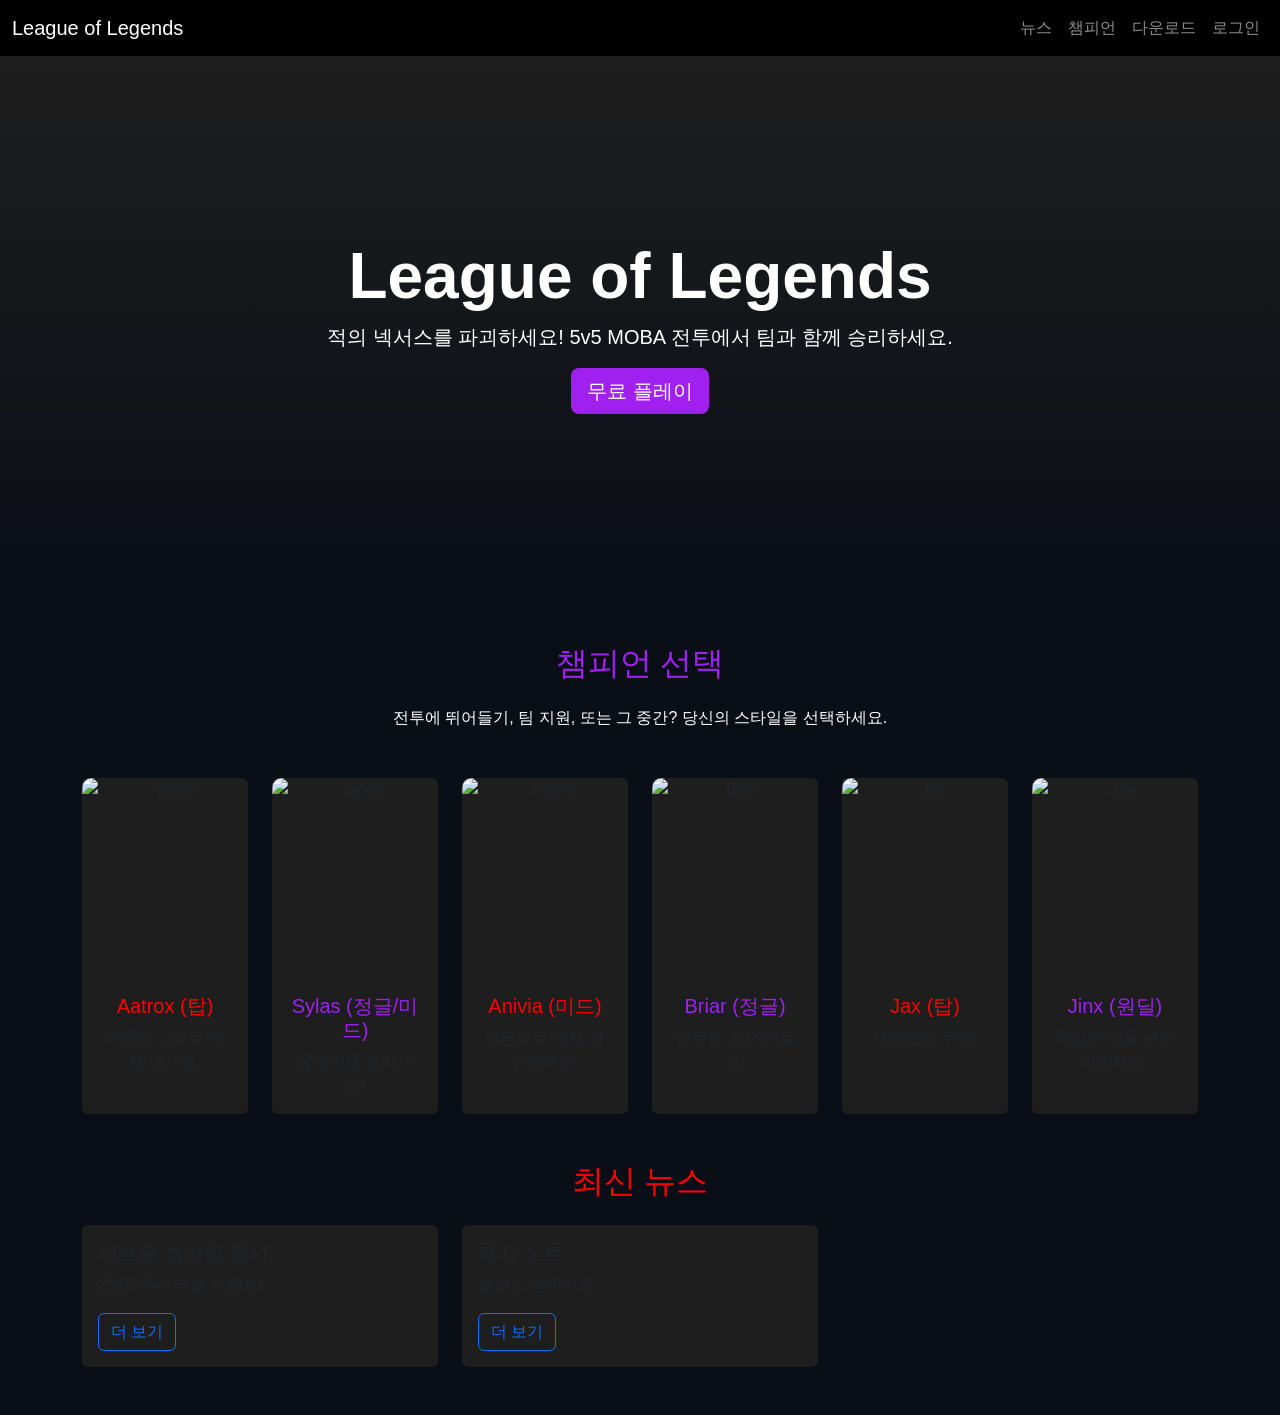
==== src/main/resources/META-INF/resources/index.html @ de7d394b "2주차 수업 업로드 테스트" ====
<!DOCTYPE html>
<html lang="ko">
<head>
    <meta charset="UTF-8">
    <meta name="viewport" content="width=device-width, initial-scale=1.0">
    <title>League of Legends - 메인 페이지</title>
    <!-- Bootstrap 5 CDN -->
    <link href="https://cdn.jsdelivr.net/npm/bootstrap@5.3.0/dist/css/bootstrap.min.css" rel="stylesheet">
    <script src="https://cdn.jsdelivr.net/npm/bootstrap@5.3.0/dist/js/bootstrap.bundle.min.js"></script>
    <!-- 커스텀 스타일 (LOL 테마 + 챔피언 호버 효과) -->
    <style>
        body { background-color: #0a0e17; color: #fff; font-family: 'Arial', sans-serif; }
        .navbar { background-color: #000; }
        .hero { background: linear-gradient(to bottom, #1e1e1e, #0a0e17); min-height: 60vh; }
        .accent-purple { color: #a020f0; }
        .accent-red { color: #ff0000; }
        .card { background-color: #1e1e1e; border: none; transition: transform 0.3s, box-shadow 0.3s; }
        .card:hover { transform: scale(1.05); box-shadow: 0 10px 20px rgba(160, 32, 240, 0.5); }
        .card-img-top { height: 200px; object-fit: cover; border-radius: 10px 10px 0 0; }
        .btn-primary { background-color: #a020f0; border: none; }
        .btn-primary:hover { background-color: #800080; }
    </style>
</head>
<body>

    <!-- 헤더 (Navbar) -->
    <nav class="navbar navbar-expand-lg navbar-dark">
        <div class="container-fluid">
            <a class="navbar-brand" href="#">League of Legends</a>
            <button class="navbar-toggler" type="button" data-bs-toggle="collapse" data-bs-target="#navbarNav" aria-controls="navbarNav" aria-expanded="false" aria-label="Toggle navigation">
                <span class="navbar-toggler-icon"></span>
            </button>
            <div class="collapse navbar-collapse" id="navbarNav">
                <ul class="navbar-nav ms-auto">
                    <li class="nav-item"><a class="nav-link" href="#">뉴스</a></li>
                    <li class="nav-item"><a class="nav-link" href="#">챔피언</a></li>
                    <li class="nav-item"><a class="nav-link" href="#">다운로드</a></li>
                    <li class="nav-item"><a class="nav-link" href="#">로그인</a></li>
                </ul>
            </div>
        </div>
    </nav>

    <!-- 히어로 배너 (Hero Banner) -->
    <section class="hero d-flex align-items-center justify-content-center text-center py-5">
        <div class="container">
            <h1 class="display-3 fw-bold">League of Legends</h1>
            <p class="lead">적의 넥서스를 파괴하세요! 5v5 MOBA 전투에서 팀과 함께 승리하세요.</p>
            <a href="#" class="btn btn-primary btn-lg">무료 플레이</a>
        </div>
    </section>

<!-- 챔피언 선택 섹션 (작은 썸네일 PNG로 업데이트!) -->
    <section class="container my-5">
        <h2 class="text-center mb-4 accent-purple">챔피언 선택</h2>
        <p class="text-center mb-5">전투에 뛰어들기, 팀 지원, 또는 그 중간? 당신의 스타일을 선택하세요.</p>
        <div class="row g-4">
            <!-- Aatrox -->
            <div class="col-md-6 col-lg-4 col-xl-2">
                <div class="card text-center h-100">
                    <img src="https://ddragon.leagueoflegends.com/cdn/15.24.1/img/champion/Aatrox.png" class="card-img-top" alt="Aatrox" loading="lazy">
                    <div class="card-body">
                        <h5 class="card-title accent-red">Aatrox (탑)</h5>
                        <p class="card-text">어둠의 검으로 적을 베세요.</p>
                    </div>
                </div>
            </div>
            <!-- Sylas -->
            <div class="col-md-6 col-lg-4 col-xl-2">
                <div class="card text-center h-100">
                    <img src="https://ddragon.leagueoflegends.com/cdn/15.24.1/img/champion/Sylas.png" class="card-img-top" alt="Sylas" loading="lazy">
                    <div class="card-body">
                        <h5 class="card-title accent-purple">Sylas (정글/미드)</h5>
                        <p class="card-text">궁극기를 훔치세요!</p>
                    </div>
                </div>
            </div>
            <!-- Anivia -->
            <div class="col-md-6 col-lg-4 col-xl-2">
                <div class="card text-center h-100">
                    <img src="https://ddragon.leagueoflegends.com/cdn/15.24.1/img/champion/Anivia.png" class="card-img-top" alt="Anivia" loading="lazy">
                    <div class="card-body">
                        <h5 class="card-title accent-red">Anivia (미드)</h5>
                        <p class="card-text">얼음으로 적을 봉인하세요.</p>
                    </div>
                </div>
            </div>
            <!-- Briar -->
            <div class="col-md-6 col-lg-4 col-xl-2">
                <div class="card text-center h-100">
                    <img src="https://ddragon.leagueoflegends.com/cdn/15.24.1/img/champion/Briar.png" class="card-img-top" alt="Briar" loading="lazy">
                    <div class="card-body">
                        <h5 class="card-title accent-purple">Briar (정글)</h5>
                        <p class="card-text">광폭한 힘으로 돌진!</p>
                    </div>
                </div>
            </div>
            <!-- Jax -->
            <div class="col-md-6 col-lg-4 col-xl-2">
                <div class="card text-center h-100">
                    <img src="https://ddragon.leagueoflegends.com/cdn/15.24.1/img/champion/Jax.png" class="card-img-top" alt="Jax" loading="lazy">
                    <div class="card-body">
                        <h5 class="card-title accent-red">Jax (탑)</h5>
                        <p class="card-text">대장간의 주인!</p>
                    </div>
                </div>
            </div>
            <!-- Jinx -->
            <div class="col-md-6 col-lg-4 col-xl-2">
                <div class="card text-center h-100">
                    <img src="https://ddragon.leagueoflegends.com/cdn/15.24.1/img/champion/Jinx.png" class="card-img-top" alt="Jinx" loading="lazy">
                    <div class="card-body">
                        <h5 class="card-title accent-purple">Jinx (원딜)</h5>
                        <p class="card-text">폭발로 적을 날려버리세요.</p>
                    </div>
                </div>
            </div>
        </div>
    </section>

    <!-- 뉴스 섹션 (기존 유지) -->
    <section class="container my-5">
        <h2 class="text-center mb-4 accent-red">최신 뉴스</h2>
        <div class="row g-4">
            <div class="col-md-6 col-lg-4">
                <div class="card">
                    <div class="card-body">
                        <h5 class="card-title">새로운 챔피언 출시</h5>
                        <p class="card-text">2026 루나 레벨 이벤트!</p>
                        <a href="#" class="btn btn-outline-primary">더 보기</a>
                    </div>
                </div>
            </div>
            <div class="col-md-6 col-lg-4">
                <div class="card">
                    <div class="card-body">
                        <h5 class="card-title">패치 노트</h5>
                        <p class="card-text">밸런스 업데이트.</p>
                        <a href="#" class="btn btn-outline-primary">더 보기</a>
                    </div>
                </div>
            </div>
        </div>
    </section>
    
</body>
</html>
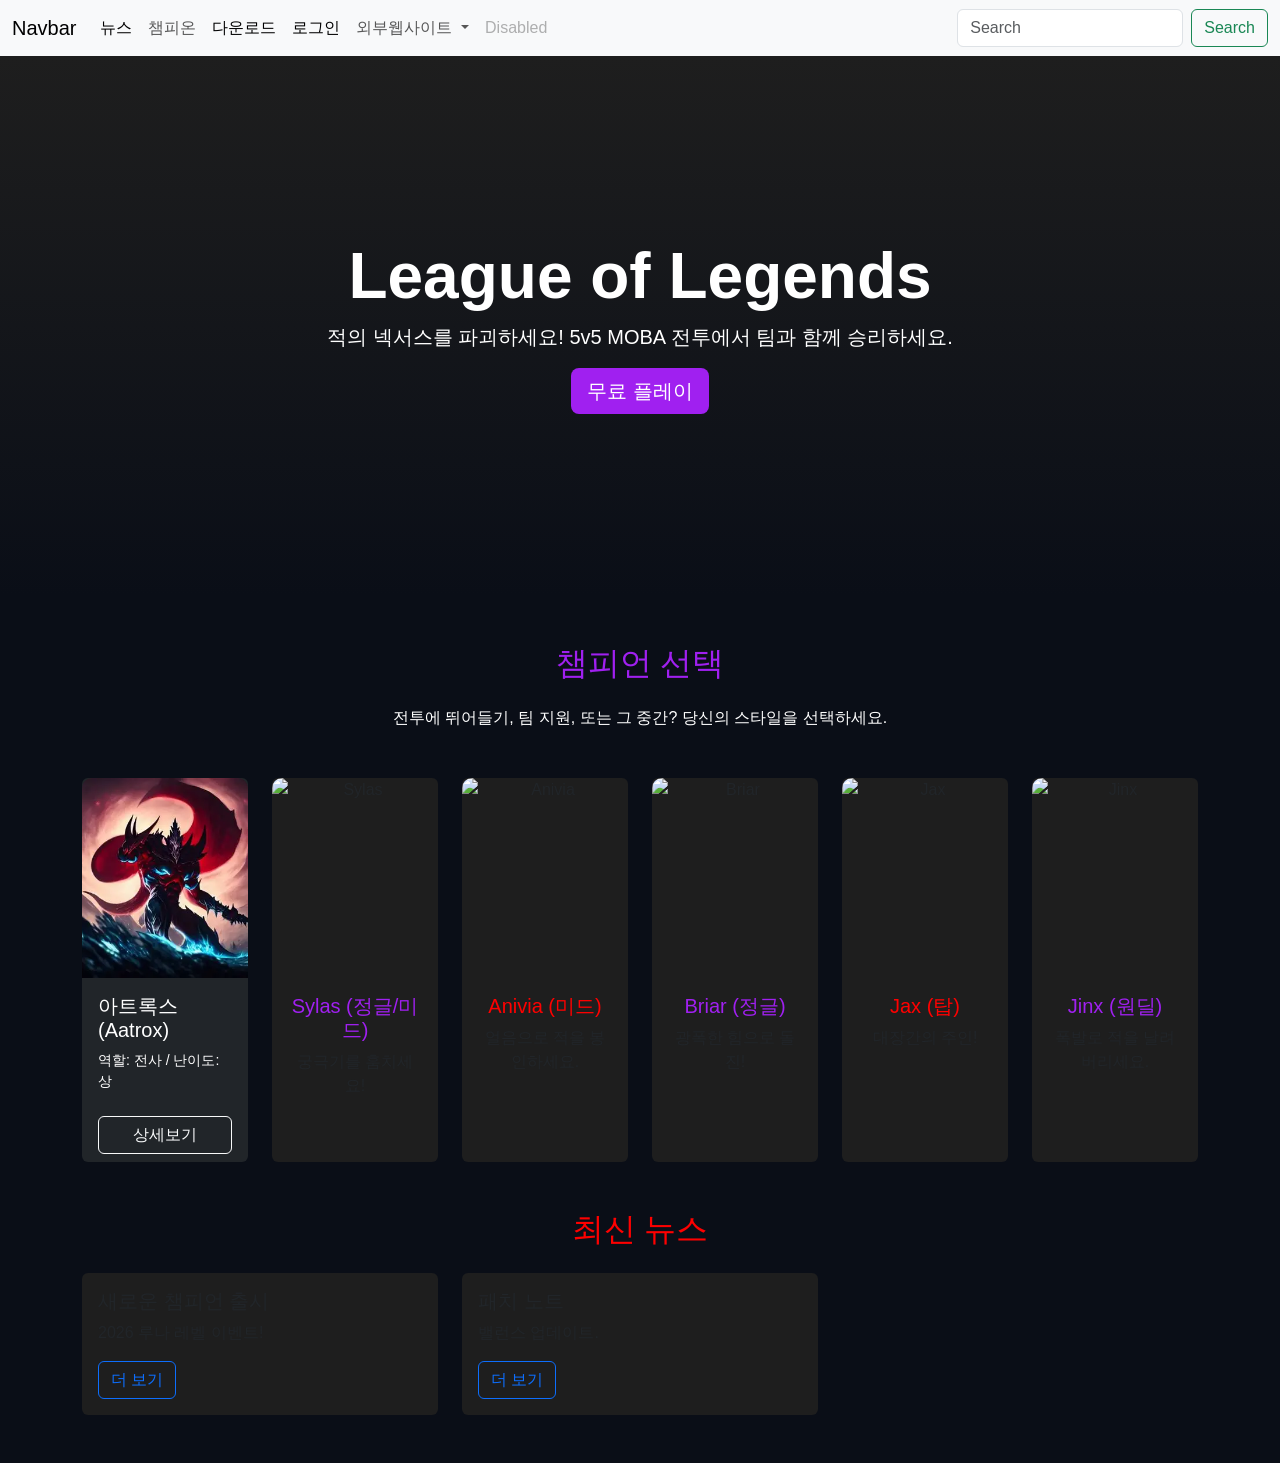
==== commit ef21b254: "3주차 수업 업로드" ====
--- a/src/main/resources/META-INF/resources/index.html
+++ b/src/main/resources/META-INF/resources/index.html
@@ -24,9 +24,9 @@
 <body>
 
     <!-- 헤더 (Navbar) -->
-    <nav class="navbar navbar-expand-lg navbar-dark">
+    <!-- <nav class="navbar navbar-expand-lg navbar-dark">
         <div class="container-fluid">
-            <a class="navbar-brand" href="#">League of Legends</a>
+            <a class="navbar-brand" href="http://localhost:8080/index.html">League of Legends</a>
             <button class="navbar-toggler" type="button" data-bs-toggle="collapse" data-bs-target="#navbarNav" aria-controls="navbarNav" aria-expanded="false" aria-label="Toggle navigation">
                 <span class="navbar-toggler-icon"></span>
             </button>
@@ -36,9 +36,53 @@
                     <li class="nav-item"><a class="nav-link" href="#">챔피언</a></li>
                     <li class="nav-item"><a class="nav-link" href="#">다운로드</a></li>
                     <li class="nav-item"><a class="nav-link" href="#">로그인</a></li>
+                    <li class="nav-item"><a class="nav-link" href="https://www.leagueoflegends.com/ko-kr/" target="_blank">외부웹사이트</a></li>
                 </ul>
             </div>
         </div>
+    </nav> -->
+    
+        <nav class="navbar navbar-expand-lg bg-body-tertiary">
+    <div class="container-fluid">
+    <a class="navbar-brand" href="#">Navbar</a>
+    <button class="navbar-toggler" type="button" data-bs-toggle="collapse" data-bs-target="#navbarSupportedContent" aria-controls="navbarSupportedContent" aria-expanded="false" aria-label="Toggle navigation">
+        <span class="navbar-toggler-icon"></span>
+    </button>
+    <div class="collapse navbar-collapse" id="navbarSupportedContent">
+        <ul class="navbar-nav me-auto mb-2 mb-lg-0">
+        <li class="nav-item">
+            <a class="nav-link active" aria-current="page" href="#">뉴스</a>
+        </li>
+        <li class="nav-item">
+            <a class="nav-link" href="#">챔피온</a>
+        </li>
+        <li class="nav-item">
+            <a class="nav-link active" aria-current="page" href="#">다운로드</a>
+        </li>
+        <li class="nav-item">
+            <a class="nav-link active" aria-current="page" href="#">로그인</a>
+        </li>
+        <li class="nav-item dropdown">
+            <a class="nav-link dropdown-toggle" href="#" role="button" data-bs-toggle="dropdown" aria-expanded="false">
+            외부웹사이트
+            </a>
+            <ul class="dropdown-menu">
+            <li><a class="dropdown-item" href="https://www.leagueoflegends.com/ko-kr/" target="_blank">LoL공식사이트</a></li>
+            <li><a class="dropdown-item" href="#">another actoion</a></li>
+            <li><hr class="dropdown-divider"></li>
+            <li><a class="dropdown-item" href="#">Something else here</a></li>
+            </ul>
+        </li>
+        <li class="nav-item">
+            <a class="nav-link disabled" aria-disabled="true">Disabled</a>
+        </li>
+        </ul>
+        <form class="d-flex" role="search">
+        <input class="form-control me-2" type="search" placeholder="Search" aria-label="Search" />
+        <button class="btn btn-outline-success" type="submit">Search</button>
+        </form>
+    </div>
+    </div>
     </nav>
 
     <!-- 히어로 배너 (Hero Banner) -->
@@ -56,15 +100,60 @@
         <p class="text-center mb-5">전투에 뛰어들기, 팀 지원, 또는 그 중간? 당신의 스타일을 선택하세요.</p>
         <div class="row g-4">
             <!-- Aatrox -->
-            <div class="col-md-6 col-lg-4 col-xl-2">
-                <div class="card text-center h-100">
-                    <img src="https://ddragon.leagueoflegends.com/cdn/15.24.1/img/champion/Aatrox.png" class="card-img-top" alt="Aatrox" loading="lazy">
+            <!-- <div class="col-md-6 col-lg-4 col-xl-2">
+                <div class="card text-center h-100">
+                    <img src="image/Aatrox.jpg" class="card-img-top" alt="Aatrox" loading="lazy">
                     <div class="card-body">
                         <h5 class="card-title accent-red">Aatrox (탑)</h5>
                         <p class="card-text">어둠의 검으로 적을 베세요.</p>
                     </div>
                 </div>
-            </div>
+            </div> -->
+                        <div class="col">
+            <div class="card bg-dark text-white border-secondary h-100">
+            <img src="image/Aatrox.jpg" class="card-img-top" alt="아트록스">
+            <div class="card-body">
+            <h5 class="card-title">아트록스 (Aatrox)</h5>
+            <p class="card-text small">역할: 전사 / 난이도: 상</p>
+            </div>
+            <div class="card-footer bg-transparent border-0">
+            <button class="btn btn-outline-light w-100"
+            data-bs-toggle="modal"
+            data-bs-target="#modalAatrox"
+            data-champ="Aatrox">
+            상세보기
+            </button>
+            </div>
+            </div>
+            </div>
+
+            <!--모달(iframe으로Aatrox.html 불러오기) -->
+            <div class="modal fade" id="modalAatrox" tabindex="-1" aria-labelledby="modalAatroxLabel" aria-hidden="true">
+            <div class="modal-dialog modal-xl modal-dialog-centered modal-dialog-scrollable">
+            <div class="modal-content bg-dark text-white border-secondary">
+            <!--헤더-->
+            <div class="modal-header border-secondary">
+            <h5 class="modal-title" id="modalAatroxLabel">아트록스(Aatrox) 상세정보</h5>
+            <button type="button" class="btn-close btn-close-white" data-bs-dismiss="modal" aria-label="Close"></button>
+            </div>
+            <!--바디: iframe으로내용채움-->
+            <div class="modal-body p-0" style="height: 65vh; background: #0a0e17;">
+            <iframe
+            src="modals/Aatrox.html"
+            frameborder="0"
+            style="width: 100%; height: 100%; border: none;"
+            allowfullscreen>
+            </iframe>
+            </div>
+            <!--푸터-->
+            <div class="modal-footer border-secondary">
+            <button type="button" class="btn btn-outline-light" data-bs-dismiss="modal">닫기</button>
+            </div>
+            </div>
+            </div>
+            </div>
+
+
             <!-- Sylas -->
             <div class="col-md-6 col-lg-4 col-xl-2">
                 <div class="card text-center h-100">
@@ -144,4 +233,5 @@
     </section>
     
 </body>
-</html>+</html>
+
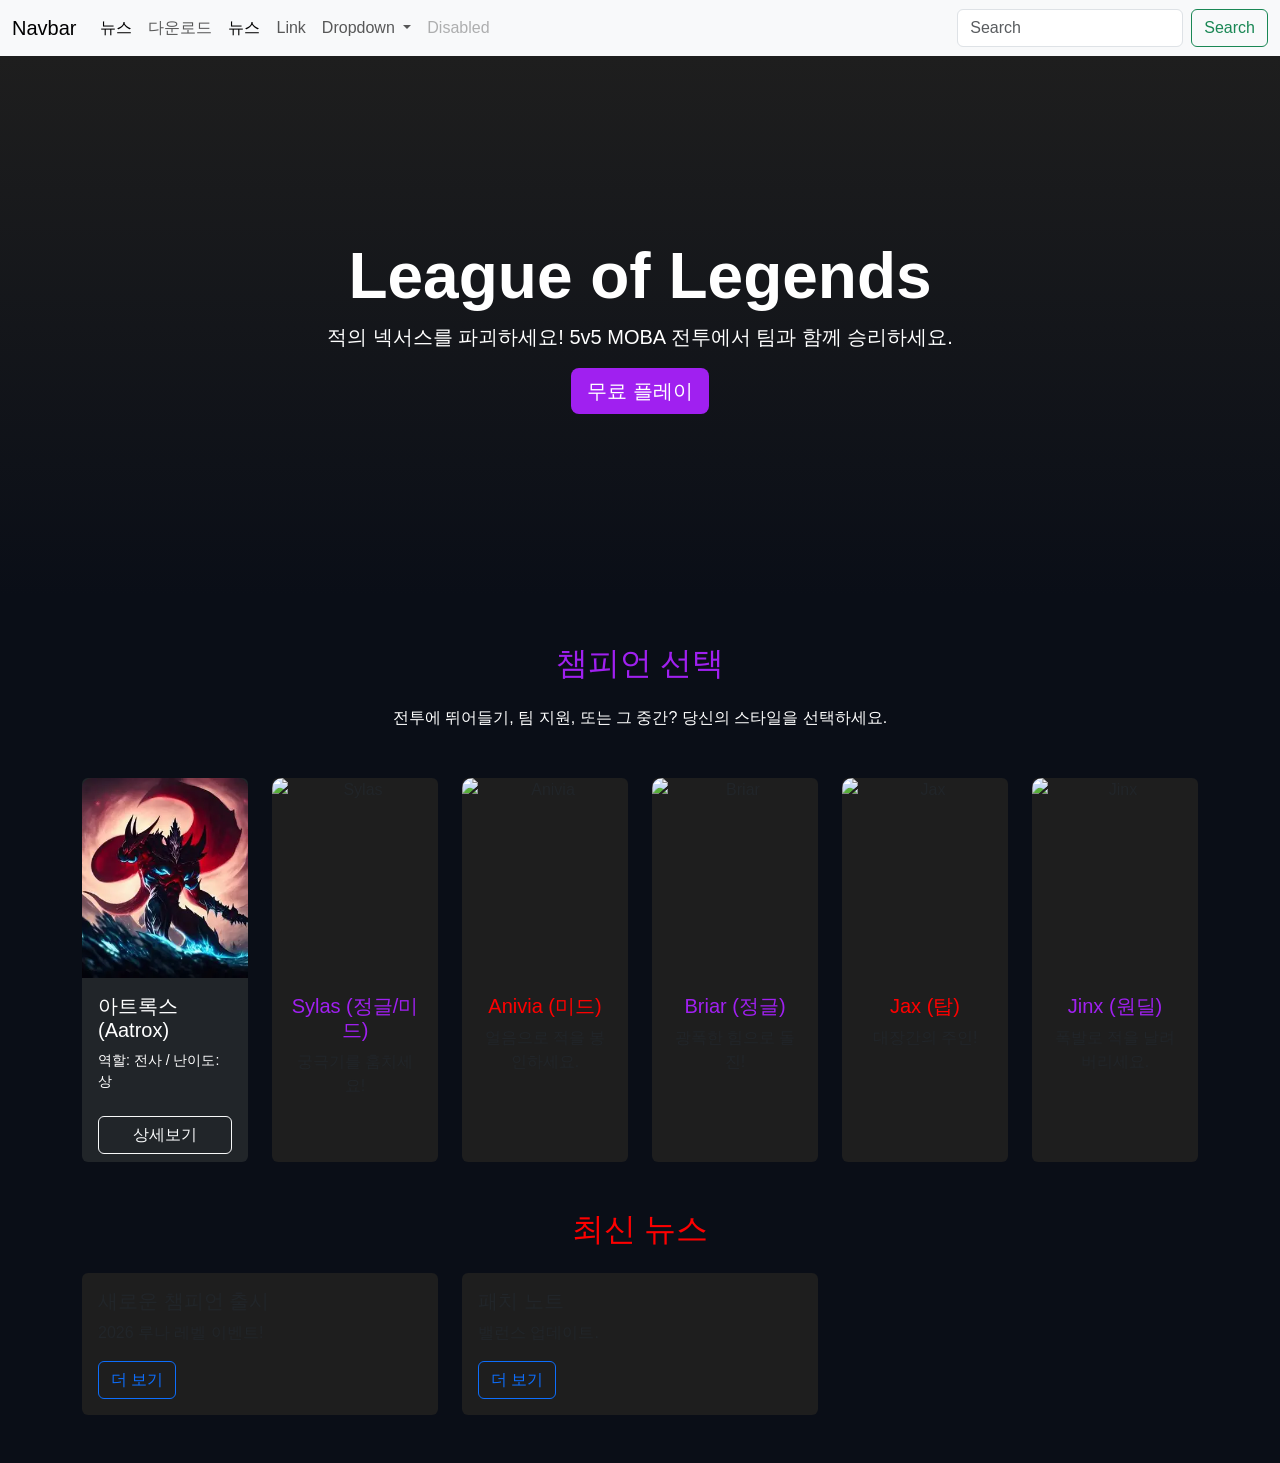
==== commit 992881d9: "4주차 수업 업로드" ====
--- a/src/main/resources/META-INF/resources/index.html
+++ b/src/main/resources/META-INF/resources/index.html
@@ -42,48 +42,50 @@
         </div>
     </nav> -->
     
-        <nav class="navbar navbar-expand-lg bg-body-tertiary">
-    <div class="container-fluid">
+       <nav class="navbar navbar-expand-lg navbar-light bg-light">
+  <div class="container-fluid">
     <a class="navbar-brand" href="#">Navbar</a>
     <button class="navbar-toggler" type="button" data-bs-toggle="collapse" data-bs-target="#navbarSupportedContent" aria-controls="navbarSupportedContent" aria-expanded="false" aria-label="Toggle navigation">
-        <span class="navbar-toggler-icon"></span>
+      <span class="navbar-toggler-icon"></span>
     </button>
     <div class="collapse navbar-collapse" id="navbarSupportedContent">
-        <ul class="navbar-nav me-auto mb-2 mb-lg-0">
-        <li class="nav-item">
-            <a class="nav-link active" aria-current="page" href="#">뉴스</a>
-        </li>
-        <li class="nav-item">
-            <a class="nav-link" href="#">챔피온</a>
-        </li>
-        <li class="nav-item">
-            <a class="nav-link active" aria-current="page" href="#">다운로드</a>
-        </li>
-        <li class="nav-item">
-            <a class="nav-link active" aria-current="page" href="#">로그인</a>
+      <ul class="navbar-nav me-auto mb-2 mb-lg-0">
+        <li class="nav-item">
+          <a class="nav-link active" aria-current="page" href="#">뉴스
+          </a>
+        </li>
+        <li class="nav-item">
+            <a class="nav-link" href="MainPage/download.html">다운로드</a>
+        </li>
+        <li class="nav-item">
+          <a class="nav-link active" aria-current="page" href="#">뉴스
+          </a>
+        </li>
+        <li class="nav-item">
+          <a class="nav-link" href="#">Link</a>
         </li>
         <li class="nav-item dropdown">
-            <a class="nav-link dropdown-toggle" href="#" role="button" data-bs-toggle="dropdown" aria-expanded="false">
-            외부웹사이트
-            </a>
-            <ul class="dropdown-menu">
-            <li><a class="dropdown-item" href="https://www.leagueoflegends.com/ko-kr/" target="_blank">LoL공식사이트</a></li>
-            <li><a class="dropdown-item" href="#">another actoion</a></li>
+          <a class="nav-link dropdown-toggle" href="#" id="navbarDropdown" role="button" data-bs-toggle="dropdown" aria-expanded="false">
+            Dropdown
+          </a>
+          <ul class="dropdown-menu" aria-labelledby="navbarDropdown">
+            <li><a class="dropdown-item" href="#">Action</a></li>
+            <li><a class="dropdown-item" href="#">Another action</a></li>
             <li><hr class="dropdown-divider"></li>
             <li><a class="dropdown-item" href="#">Something else here</a></li>
-            </ul>
-        </li>
-        <li class="nav-item">
-            <a class="nav-link disabled" aria-disabled="true">Disabled</a>
-        </li>
-        </ul>
-        <form class="d-flex" role="search">
-        <input class="form-control me-2" type="search" placeholder="Search" aria-label="Search" />
+          </ul>
+        </li>
+        <li class="nav-item">
+          <a class="nav-link disabled" href="#" tabindex="-1" aria-disabled="true">Disabled</a>
+        </li>
+      </ul>
+      <form class="d-flex">
+        <input class="form-control me-2" type="search" placeholder="Search" aria-label="Search">
         <button class="btn btn-outline-success" type="submit">Search</button>
-        </form>
+      </form>
     </div>
-    </div>
-    </nav>
+  </div>
+</nav>
 
     <!-- 히어로 배너 (Hero Banner) -->
     <section class="hero d-flex align-items-center justify-content-center text-center py-5">
@@ -109,7 +111,7 @@
                     </div>
                 </div>
             </div> -->
-                        <div class="col">
+                <div class="col">
             <div class="card bg-dark text-white border-secondary h-100">
             <img src="image/Aatrox.jpg" class="card-img-top" alt="아트록스">
             <div class="card-body">
@@ -127,15 +129,17 @@
             </div>
             </div>
 
-            <!--모달(iframe으로Aatrox.html 불러오기) -->
+
+            <!-- 모달(iframe으로Aatrox.html 불러오기) -->
             <div class="modal fade" id="modalAatrox" tabindex="-1" aria-labelledby="modalAatroxLabel" aria-hidden="true">
             <div class="modal-dialog modal-xl modal-dialog-centered modal-dialog-scrollable">
             <div class="modal-content bg-dark text-white border-secondary">
-            <!--헤더-->
+            <!-- 헤더 -->
             <div class="modal-header border-secondary">
             <h5 class="modal-title" id="modalAatroxLabel">아트록스(Aatrox) 상세정보</h5>
             <button type="button" class="btn-close btn-close-white" data-bs-dismiss="modal" aria-label="Close"></button>
             </div>
+
             <!--바디: iframe으로내용채움-->
             <div class="modal-body p-0" style="height: 65vh; background: #0a0e17;">
             <iframe
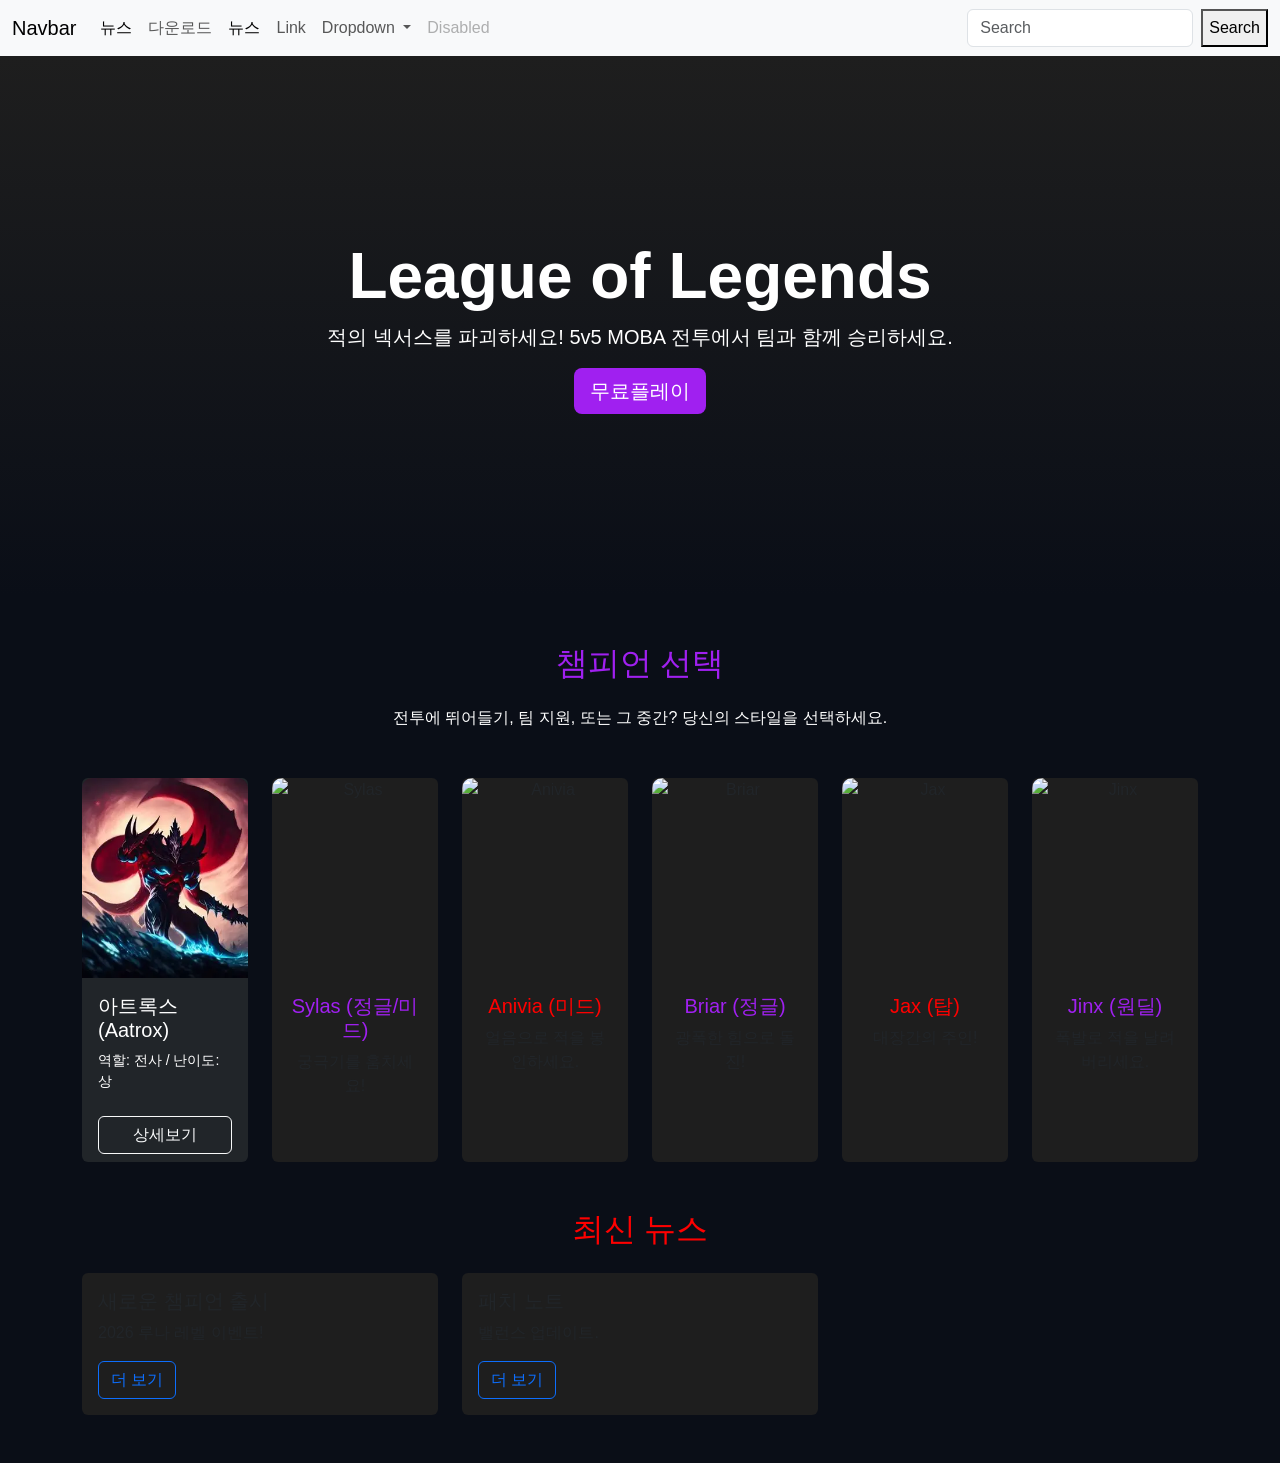
==== commit 6d5001f1: "5주차 업로드" ====
--- a/src/main/resources/META-INF/resources/index.html
+++ b/src/main/resources/META-INF/resources/index.html
@@ -6,7 +6,8 @@
     <title>League of Legends - 메인 페이지</title>
     <!-- Bootstrap 5 CDN -->
     <link href="https://cdn.jsdelivr.net/npm/bootstrap@5.3.0/dist/css/bootstrap.min.css" rel="stylesheet">
-    <script src="https://cdn.jsdelivr.net/npm/bootstrap@5.3.0/dist/js/bootstrap.bundle.min.js"></script>
+    <!-- <script src="https://cdn.jsdelivr.net/npm/bootstrap@5.3.0/dist/js/bootstrap.bundle.min.js"></script> -->
+     <script>window.onload = function() {alert("메인 페이지 로딩 완료");}</script>
     <!-- 커스텀 스타일 (LOL 테마 + 챔피언 호버 효과) -->
     <style>
         body { background-color: #0a0e17; color: #fff; font-family: 'Arial', sans-serif; }
@@ -79,9 +80,9 @@
           <a class="nav-link disabled" href="#" tabindex="-1" aria-disabled="true">Disabled</a>
         </li>
       </ul>
-      <form class="d-flex">
-        <input class="form-control me-2" type="search" placeholder="Search" aria-label="Search">
-        <button class="btn btn-outline-success" type="submit">Search</button>
+      <form class="d-flex" id="searchForm">
+            <input class="form-control me-2" type="search" placeholder="Search"aria-label="Search" id="searchInput">
+            <button class="btnbtn-outline-success" type="submit">Search</button>
       </form>
     </div>
   </div>
@@ -92,7 +93,7 @@
         <div class="container">
             <h1 class="display-3 fw-bold">League of Legends</h1>
             <p class="lead">적의 넥서스를 파괴하세요! 5v5 MOBA 전투에서 팀과 함께 승리하세요.</p>
-            <a href="#" class="btn btn-primary btn-lg">무료 플레이</a>
+            <a href="#" class="btn btn-primary btn-lg" onclick="alert('즐거운플레이되세요')">무료플레이</a>
         </div>
     </section>
 
@@ -235,7 +236,8 @@
             </div>
         </div>
     </section>
-    
+    <!-- ==== 검색 JavaScript ==== -->
+     <script src="js/search.js"></script>
 </body>
 </html>
 
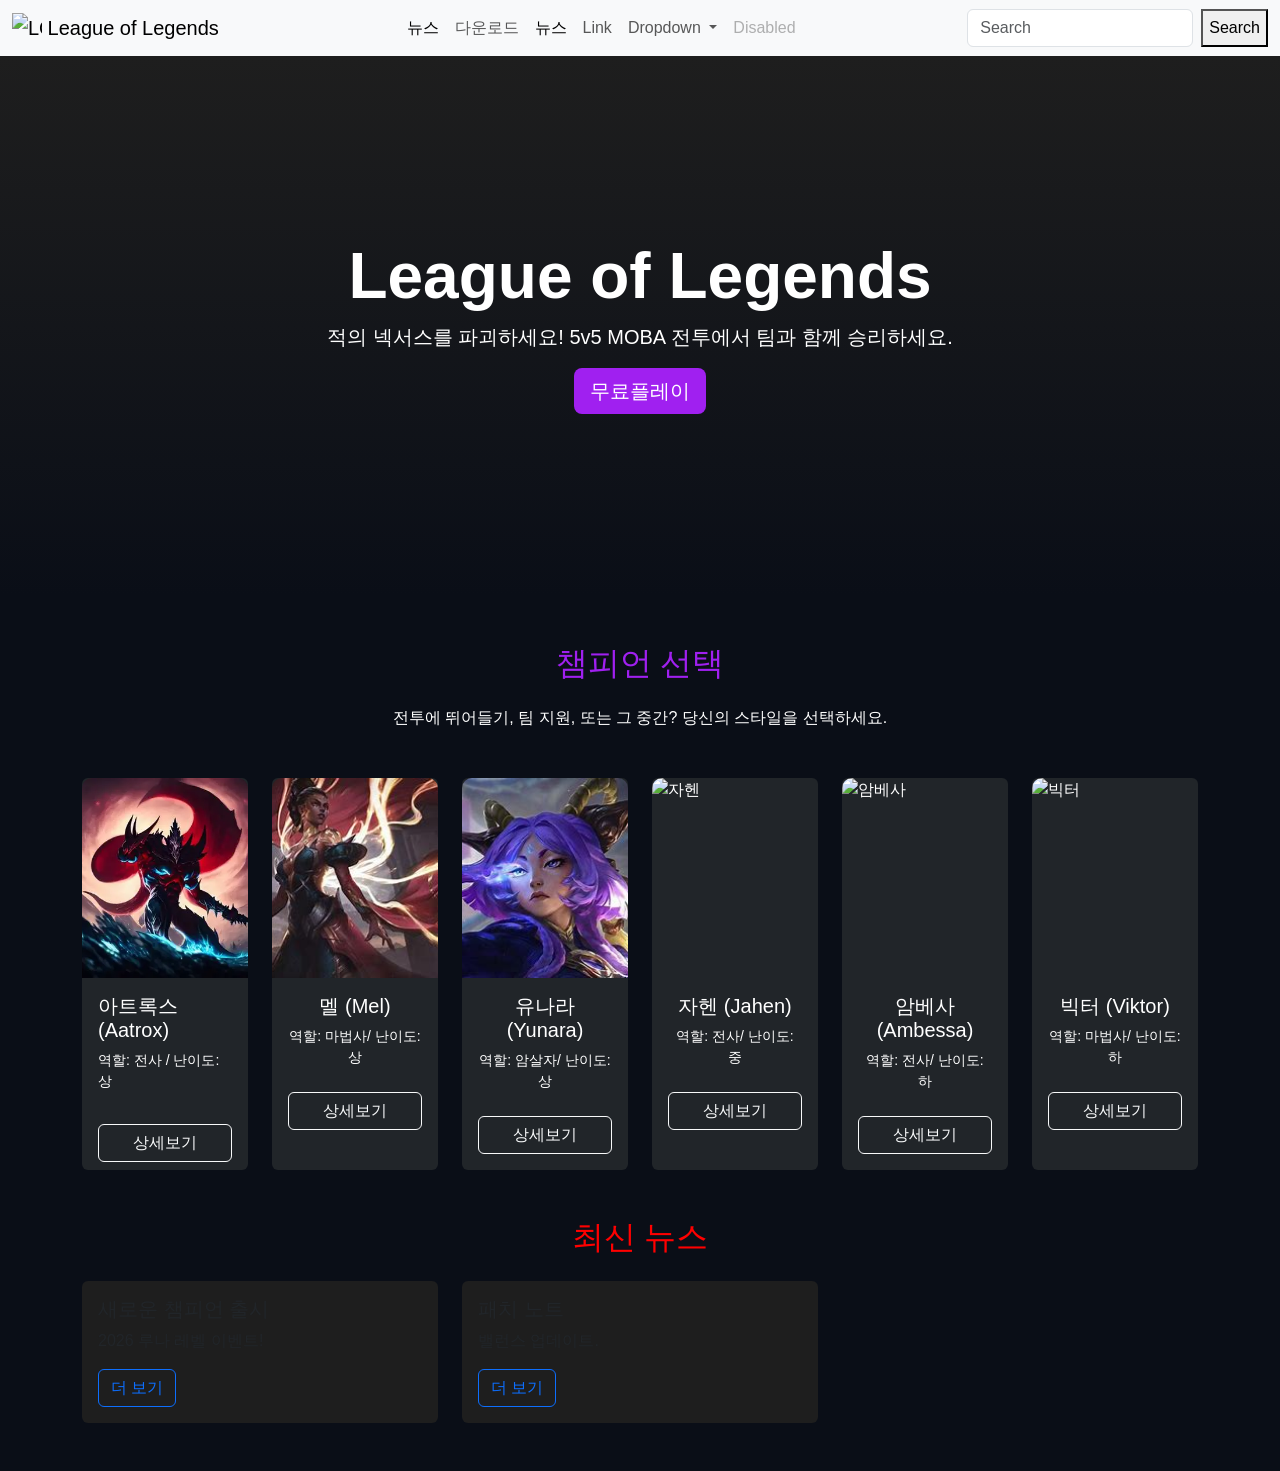
==== commit cddfeb58: "4주차 추가 과제 업로드" ====
--- a/src/main/resources/META-INF/resources/index.html
+++ b/src/main/resources/META-INF/resources/index.html
@@ -7,20 +7,12 @@
     <!-- Bootstrap 5 CDN -->
     <link href="https://cdn.jsdelivr.net/npm/bootstrap@5.3.0/dist/css/bootstrap.min.css" rel="stylesheet">
     <!-- <script src="https://cdn.jsdelivr.net/npm/bootstrap@5.3.0/dist/js/bootstrap.bundle.min.js"></script> -->
+     <script src="js/bootstrap.bundle.min.js"></script>
+     <script src="js/test.js"></script>
+
+    <!-- 커스텀 스타일 (LOL 테마 + 챔피언 호버 효과) -->
+    <link rel="stylesheet" href="css/main.css">
      <script>window.onload = function() {alert("메인 페이지 로딩 완료");}</script>
-    <!-- 커스텀 스타일 (LOL 테마 + 챔피언 호버 효과) -->
-    <style>
-        body { background-color: #0a0e17; color: #fff; font-family: 'Arial', sans-serif; }
-        .navbar { background-color: #000; }
-        .hero { background: linear-gradient(to bottom, #1e1e1e, #0a0e17); min-height: 60vh; }
-        .accent-purple { color: #a020f0; }
-        .accent-red { color: #ff0000; }
-        .card { background-color: #1e1e1e; border: none; transition: transform 0.3s, box-shadow 0.3s; }
-        .card:hover { transform: scale(1.05); box-shadow: 0 10px 20px rgba(160, 32, 240, 0.5); }
-        .card-img-top { height: 200px; object-fit: cover; border-radius: 10px 10px 0 0; }
-        .btn-primary { background-color: #a020f0; border: none; }
-        .btn-primary:hover { background-color: #800080; }
-    </style>
 </head>
 <body>
 
@@ -43,14 +35,17 @@
         </div>
     </nav> -->
     
-       <nav class="navbar navbar-expand-lg navbar-light bg-light">
+     <nav class="navbar navbar-expand-lg navbar-light bg-light">
   <div class="container-fluid">
-    <a class="navbar-brand" href="#">Navbar</a>
+    <a class="navbar-brand" href="#">
+      <img src="/image/Logo.jpg" alt="LOL 로고" width="30" height="30" class="d-inline-block align-top">
+      League of Legends
+    </a>
     <button class="navbar-toggler" type="button" data-bs-toggle="collapse" data-bs-target="#navbarSupportedContent" aria-controls="navbarSupportedContent" aria-expanded="false" aria-label="Toggle navigation">
       <span class="navbar-toggler-icon"></span>
     </button>
     <div class="collapse navbar-collapse" id="navbarSupportedContent">
-      <ul class="navbar-nav me-auto mb-2 mb-lg-0">
+      <ul class="navbar-nav mx-auto mb-2 mb-lg-0">
         <li class="nav-item">
           <a class="nav-link active" aria-current="page" href="#">뉴스
           </a>
@@ -159,58 +154,158 @@
             </div>
 
 
-            <!-- Sylas -->
             <div class="col-md-6 col-lg-4 col-xl-2">
-                <div class="card text-center h-100">
-                    <img src="https://ddragon.leagueoflegends.com/cdn/15.24.1/img/champion/Sylas.png" class="card-img-top" alt="Sylas" loading="lazy">
-                    <div class="card-body">
-                        <h5 class="card-title accent-purple">Sylas (정글/미드)</h5>
-                        <p class="card-text">궁극기를 훔치세요!</p>
-                    </div>
-                </div>
-            </div>
-            <!-- Anivia -->
-            <div class="col-md-6 col-lg-4 col-xl-2">
-                <div class="card text-center h-100">
-                    <img src="https://ddragon.leagueoflegends.com/cdn/15.24.1/img/champion/Anivia.png" class="card-img-top" alt="Anivia" loading="lazy">
-                    <div class="card-body">
-                        <h5 class="card-title accent-red">Anivia (미드)</h5>
-                        <p class="card-text">얼음으로 적을 봉인하세요.</p>
-                    </div>
-                </div>
-            </div>
-            <!-- Briar -->
-            <div class="col-md-6 col-lg-4 col-xl-2">
-                <div class="card text-center h-100">
-                    <img src="https://ddragon.leagueoflegends.com/cdn/15.24.1/img/champion/Briar.png" class="card-img-top" alt="Briar" loading="lazy">
-                    <div class="card-body">
-                        <h5 class="card-title accent-purple">Briar (정글)</h5>
-                        <p class="card-text">광폭한 힘으로 돌진!</p>
-                    </div>
-                </div>
-            </div>
-            <!-- Jax -->
-            <div class="col-md-6 col-lg-4 col-xl-2">
-                <div class="card text-center h-100">
-                    <img src="https://ddragon.leagueoflegends.com/cdn/15.24.1/img/champion/Jax.png" class="card-img-top" alt="Jax" loading="lazy">
-                    <div class="card-body">
-                        <h5 class="card-title accent-red">Jax (탑)</h5>
-                        <p class="card-text">대장간의 주인!</p>
-                    </div>
-                </div>
-            </div>
-            <!-- Jinx -->
-            <div class="col-md-6 col-lg-4 col-xl-2">
-                <div class="card text-center h-100">
-                    <img src="https://ddragon.leagueoflegends.com/cdn/15.24.1/img/champion/Jinx.png" class="card-img-top" alt="Jinx" loading="lazy">
-                    <div class="card-body">
-                        <h5 class="card-title accent-purple">Jinx (원딜)</h5>
-                        <p class="card-text">폭발로 적을 날려버리세요.</p>
-                    </div>
-                </div>
-            </div>
-        </div>
-    </section>
+            <div class="card bg-dark text-white border-secondary h-100">
+                <img src="image/Mell.jpg" class="card-img-top" alt="멜">
+                <div class="card-body text-center">
+                    <h5 class="card-title">멜 (Mel)</h5>
+                    <p class="card-text small">역할: 마법사/ 난이도: 상</p>
+                    <button class="btn btn-outline-light w-100 mt-2" data-bs-toggle="modal" data-bs-target="#modalMel">상세보기</button>
+                </div>
+            </div>
+        </div>
+
+        <div class="modal fade" id="modalMel" tabindex="-1" aria-labelledby="modalMelLabel" aria-hidden="true">
+    <div class="modal-dialog modal-xl modal-dialog-centered modal-dialog-scrollable">
+        <div class="modal-content bg-dark text-white border-secondary">
+            <div class="modal-header border-secondary">
+                <h5 class="modal-title" id="modalMelLabel">멜(Mel) 상세정보</h5>
+                <button type="button" class="btn-close btn-close-white" data-bs-dismiss="modal" aria-label="Close"></button>
+            </div>
+            <div class="modal-body p-0" style="height: 65vh; background: #0a0e17;">
+                <iframe src="modals/Mel.html" frameborder="0" style="width: 100%; height: 100%; border: none;" allowfullscreen></iframe>
+            </div>
+            <div class="modal-footer border-secondary">
+                <button type="button" class="btn btn-outline-light" data-bs-dismiss="modal">닫기</button>
+            </div>
+        </div>
+    </div>
+</div>
+
+        <div class="col-md-6 col-lg-4 col-xl-2">
+            <div class="card bg-dark text-white border-secondary h-100">
+                <img src="image/Yunara.jpg" class="card-img-top" alt="유나라">
+                <div class="card-body text-center">
+                    <h5 class="card-title">유나라 (Yunara)</h5>
+                    <p class="card-text small">역할: 암살자/ 난이도: 상</p>
+                    <button class="btn btn-outline-light w-100 mt-2" data-bs-toggle="modal" data-bs-target="#modalYunara">상세보기</button>
+                </div>
+            </div>
+        </div>
+
+         <!-- 모달(iframe으로Aatrox.html 불러오기) -->
+            <div class="modal fade" id="modalYunara" tabindex="-1" aria-labelledby="modalYunaraLabel" aria-hidden="true">
+            <div class="modal-dialog modal-xl modal-dialog-centered modal-dialog-scrollable">
+            <div class="modal-content bg-dark text-white border-secondary">
+            <!-- 헤더 -->
+            <div class="modal-header border-secondary">
+            <h5 class="modal-title" id="modalYunaraLabel">유나라(Yunara) 상세정보</h5>
+            <button type="button" class="btn-close btn-close-white" data-bs-dismiss="modal" aria-label="Close"></button>
+            </div>
+
+            <!--바디: iframe으로내용채움-->
+            <div class="modal-body p-0" style="height: 65vh; background: #0a0e17;">
+            <iframe
+            src="modals/Yunara.html"
+            frameborder="0"
+            style="width: 100%; height: 100%; border: none;"
+            allowfullscreen>
+            </iframe>
+            </div>
+            <!--푸터-->
+            <div class="modal-footer border-secondary">
+            <button type="button" class="btn btn-outline-light" data-bs-dismiss="modal">닫기</button>
+            </div>
+            </div>
+            </div>
+            </div>
+
+        <div class="col-md-6 col-lg-4 col-xl-2">
+            <div class="card bg-dark text-white border-secondary h-100">
+                <img src="image/Jahen.jpg" class="card-img-top" alt="자헨">
+                <div class="card-body text-center">
+                    <h5 class="card-title">자헨 (Jahen)</h5>
+                    <p class="card-text small">역할: 전사/ 난이도: 중</p>
+                    <button class="btn btn-outline-light w-100 mt-2" data-bs-toggle="modal" data-bs-target="#modalJahen">상세보기</button>
+                </div>
+            </div>
+        </div>
+
+<div class="modal fade" id="modalJahen" tabindex="-1" aria-labelledby="modalJahenLabel" aria-hidden="true">
+    <div class="modal-dialog modal-xl modal-dialog-centered modal-dialog-scrollable">
+        <div class="modal-content bg-dark text-white border-secondary">
+            <div class="modal-header border-secondary">
+                <h5 class="modal-title" id="modalJahenLabel">자헨(Jahen) 상세정보</h5>
+                <button type="button" class="btn-close btn-close-white" data-bs-dismiss="modal" aria-label="Close"></button>
+            </div>
+            <div class="modal-body p-0" style="height: 65vh; background: #0a0e17;">
+                <iframe src="modals/Jahen.html" frameborder="0" style="width: 100%; height: 100%; border: none;" allowfullscreen></iframe>
+            </div>
+            <div class="modal-footer border-secondary">
+                <button type="button" class="btn btn-outline-light" data-bs-dismiss="modal">닫기</button>
+            </div>
+        </div>
+    </div>
+</div>
+
+        <div class="col-md-6 col-lg-4 col-xl-2">
+            <div class="card bg-dark text-white border-secondary h-100">
+                <img src="image/Ambessa.jpg" class="card-img-top" alt="암베사">
+                <div class="card-body text-center">
+                    <h5 class="card-title">암베사 (Ambessa)</h5>
+                    <p class="card-text small">역할: 전사/ 난이도: 하</p>
+                    <button class="btn btn-outline-light w-100 mt-2" data-bs-toggle="modal" data-bs-target="#modalAmbessa">상세보기</button>
+                </div>
+            </div>
+        </div>
+
+<div class="modal fade" id="modalAmbessa" tabindex="-1" aria-labelledby="modalAmbessaLabel" aria-hidden="true">
+    <div class="modal-dialog modal-xl modal-dialog-centered modal-dialog-scrollable">
+        <div class="modal-content bg-dark text-white border-secondary">
+            <div class="modal-header border-secondary">
+                <h5 class="modal-title" id="modalAmbessaLabel">암베사(Ambessa) 상세정보</h5>
+                <button type="button" class="btn-close btn-close-white" data-bs-dismiss="modal" aria-label="Close"></button>
+            </div>
+            <div class="modal-body p-0" style="height: 65vh; background: #0a0e17;">
+                <iframe src="modals/Ambessa.html" frameborder="0" style="width: 100%; height: 100%; border: none;" allowfullscreen></iframe>
+            </div>
+            <div class="modal-footer border-secondary">
+                <button type="button" class="btn btn-outline-light" data-bs-dismiss="modal">닫기</button>
+            </div>
+        </div>
+    </div>
+</div>
+
+        <div class="col-md-6 col-lg-4 col-xl-2">
+    <div class="card bg-dark text-white border-secondary h-100">
+        <img src="image/Viktor.jpg" class="card-img-top" alt="빅터">
+        <div class="card-body text-center">
+            <h5 class="card-title">빅터 (Viktor)</h5>
+            <p class="card-text small">역할: 마법사/ 난이도: 하</p>
+            <button class="btn btn-outline-light w-100 mt-2" data-bs-toggle="modal" data-bs-target="#modalViktor">상세보기</button>
+        </div>
+    </div>
+</div>
+<div class="modal fade" id="modalViktor" tabindex="-1" aria-labelledby="modalViktorLabel" aria-hidden="true">
+    <div class="modal-dialog modal-xl modal-dialog-centered modal-dialog-scrollable">
+        <div class="modal-content bg-dark text-white border-secondary">
+            <div class="modal-header border-secondary">
+                <h5 class="modal-title" id="modalViktorLabel">빅터(Viktor) 상세정보</h5>
+                <button type="button" class="btn-close btn-close-white" data-bs-dismiss="modal" aria-label="Close"></button>
+            </div>
+            <div class="modal-body p-0" style="height: 65vh; background: #0a0e17;">
+                <iframe src="modals/Viktor.html" frameborder="0" style="width: 100%; height: 100%; border: none;" allowfullscreen></iframe>
+            </div>
+            <div class="modal-footer border-secondary">
+                <button type="button" class="btn btn-outline-light" data-bs-dismiss="modal">닫기</button>
+            </div>
+        </div>
+    </div>
+</div>
+
+
+    </div>
+</section>
 
     <!-- 뉴스 섹션 (기존 유지) -->
     <section class="container my-5">
@@ -236,6 +331,46 @@
             </div>
         </div>
     </section>
+
+            <!--===== 검색결과섹션(기본숨김) ===== -->
+    <section id="searchResults">
+        <!--키워드헤더-->
+        <div class="search-keyword-header">
+        <h1 id="searchKeywordDisplay"></h1>
+        </div>
+        <!--본문: 사이드바+ 콘텐츠-->
+        <div class="search-body">
+        <div class="container-fluid px-0">
+        <div class="row g-0">
+        <!--왼쪽카테고리사이드바-->
+        <div class="col-md-3 col-lg-2 search-sidebar bg-white py-4">
+        <div class="px-3 mb-3" style="font-size:0.8rem; color:#999; text-transform:uppercase; letter-spacing:0.1em;">카테고리</div>
+        <div class="search-category-item active" onclick="switchCategory('champion', this)">
+        챔피언<span class="count" id="champCount">(0)</span>
+        </div>
+        <div class="search-category-item" onclick="switchCategory('news', this)">
+뉴스<span class="count" id="newsCount">(0)</span>
+</div>
+</div>
+<!--오른쪽콘텐츠-->
+<div class="col-md-9 col-lg-10 search-content-area">
+<!--챔피언결과-->
+<div id="resultChampion">
+<h5 class="mb-4" style="color:#333;">챔피언</h5>
+<div id="championResultList"></div>
+</div>
+<!--뉴스결과-->
+<div id="resultNews" style="display:none;">
+<h5 class="mb-4" style="color:#333;">뉴스</h5>
+<div id="newsResultList"></div>
+</div>
+</div>
+</div>
+</div>
+</div>
+</section>
+
+        
     <!-- ==== 검색 JavaScript ==== -->
      <script src="js/search.js"></script>
 </body>
--- a/src/main/resources/META-INF/resources/css/main.css
+++ b/src/main/resources/META-INF/resources/css/main.css
@@ -0,0 +1,71 @@
+/* ── 기본 레이아웃 ──────────────────────────────────────────── */
+body { background-color: #0a0e17; color: #fff; font-family: 'Arial', sans-serif; }
+.navbar { background-color: #000; }
+.hero { background: linear-gradient(to bottom, #1e1e1e, #0a0e17); min-height: 60vh; }
+
+/* ── 강조 색상 ──────────────────────────────────────────────── */
+.accent-purple { color: #a020f0; }
+.accent-red { color: #ff0000; }
+
+/* ── 카드 ────────────────────────────────────────────────────── */
+.card { background-color: #1e1e1e; border: none; transition: transform 0.3s, box-shadow 0.3s; }
+.card:hover { transform: scale(1.05); box-shadow: 0 10px 20px rgba(160, 32, 240, 0.5); }
+.card-img-top { height: 200px; object-fit: cover; border-radius: 10px 10px 0 0; }
+
+/* ── 버튼 ────────────────────────────────────────────────────── */
+.btn-primary { background-color: #a020f0; border: none; }
+.btn-primary:hover { background-color: #800080; }
+
+/* ── 검색 결과 페이지 ────────────────────────────────────────── */
+#searchResults { display: none; }
+
+.search-keyword-header {
+    background: #0a0a0a;
+    background-image: radial-gradient(ellipse at center, #1a1a1a 0%, #000 70%);
+    min-height: 180px;
+    display: flex;
+    align-items: center;
+    justify-content: center;
+    border-bottom: 2px solid #c8a96e;
+}
+.search-keyword-header h1 {
+    font-size: 2.8rem;
+    font-weight: 700;
+    color: #fff;
+    letter-spacing: 0.05em;
+}
+
+.search-body { background-color: #f0ede8; min-height: 500px; }
+.search-sidebar { border-right: 1px solid #ddd; }
+
+.search-category-item {
+    padding: 14px 20px;
+    cursor: pointer;
+    color: #333;
+    font-size: 0.95rem;
+    border-left: 3px solid transparent;
+    transition: all 0.2s;
+}
+.search-category-item:hover { background: #e0dcd5; }
+.search-category-item.active {
+    border-left: 3px solid #c8253a;
+    font-weight: 700;
+    color: #c8253a;
+    background: #e8e4df;
+}
+.search-category-item .count { color: #999; font-size: 0.85rem; margin-left: 6px; }
+
+.search-content-area { padding: 30px; }
+
+.search-result-card {
+    background: #fff;
+    border: none;
+    border-radius: 6px;
+    margin-bottom: 16px;
+    transition: box-shadow 0.2s;
+}
+.search-result-card:hover { box-shadow: 0 4px 15px rgba(0,0,0,0.15); }
+.search-result-card img { width: 110px; height: 80px; object-fit: cover; border-radius: 6px 0 0 6px; }
+
+.no-result { text-align: center; padding: 80px 20px; color: #666; }
+.no-result h4 { color: #333; }
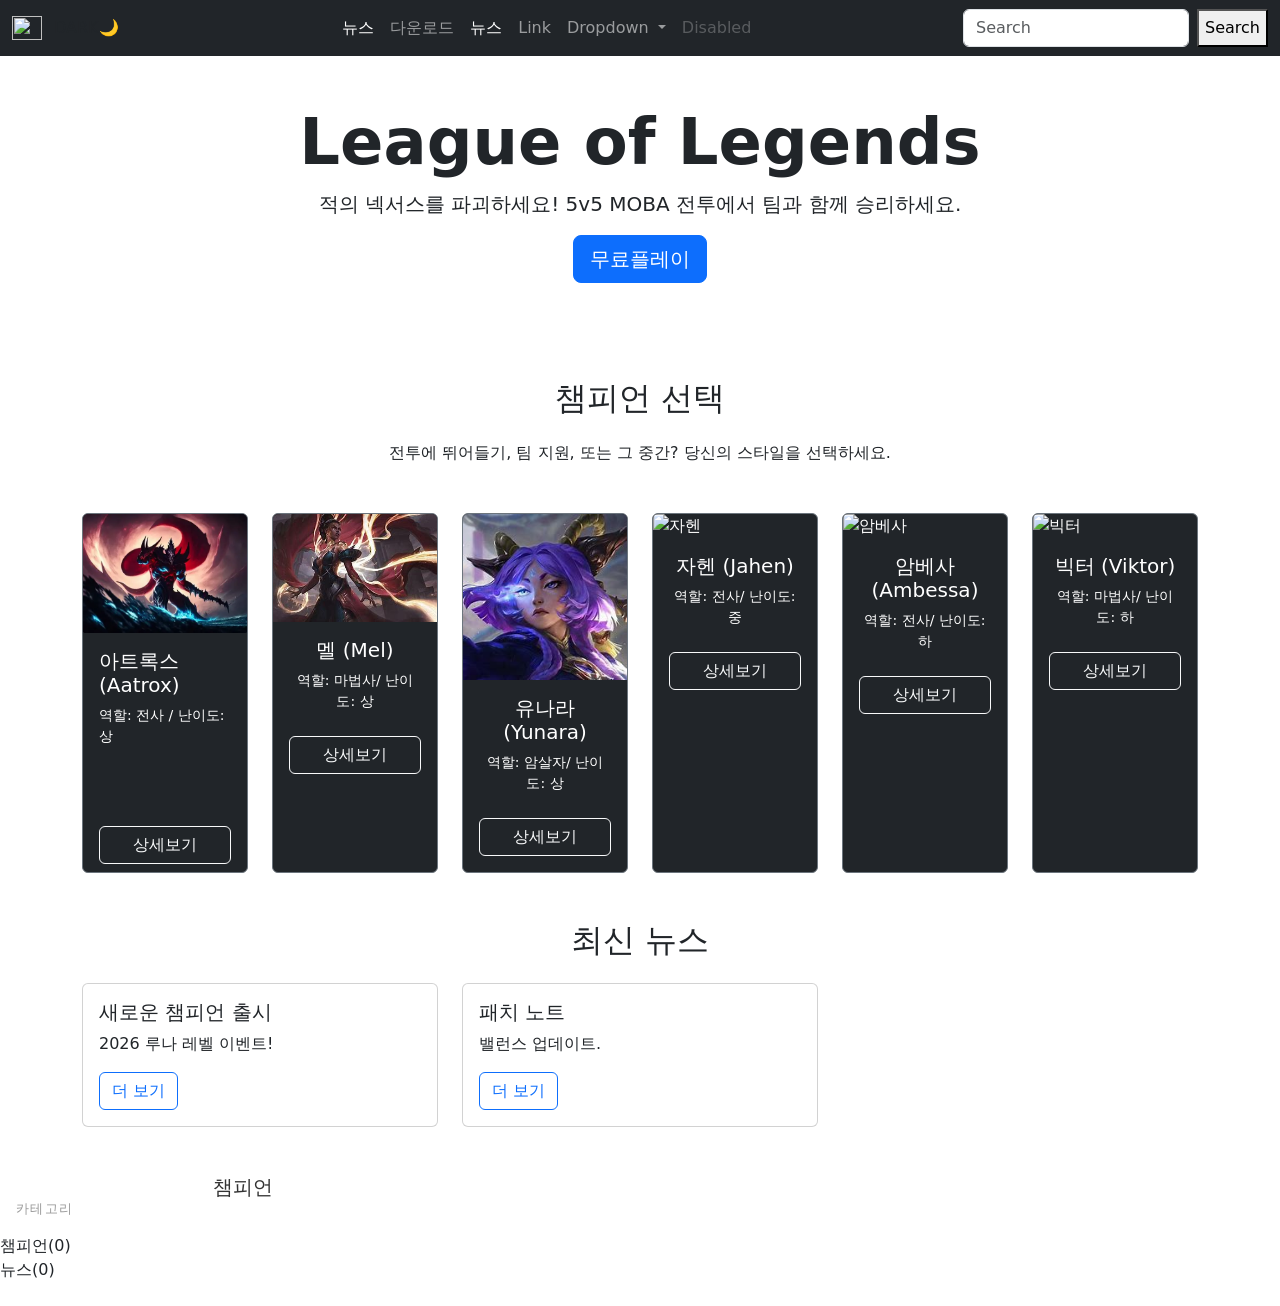
==== commit f4e4c642: "9주차" ====
--- a/src/main/resources/META-INF/resources/index.html
+++ b/src/main/resources/META-INF/resources/index.html
@@ -9,6 +9,8 @@
     <!-- <script src="https://cdn.jsdelivr.net/npm/bootstrap@5.3.0/dist/js/bootstrap.bundle.min.js"></script> -->
      <script src="js/bootstrap.bundle.min.js"></script>
      <script src="js/test.js"></script>
+     <script src="js/test2.js"></script>
+     <script src="js/toggle.js"></script>
 
     <!-- 커스텀 스타일 (LOL 테마 + 챔피언 호버 효과) -->
     <link rel="stylesheet" href="css/main.css">
@@ -35,12 +37,17 @@
         </div>
     </nav> -->
     
-     <nav class="navbar navbar-expand-lg navbar-light bg-light">
-  <div class="container-fluid">
-    <a class="navbar-brand" href="#">
-      <img src="/image/Logo.jpg" alt="LOL 로고" width="30" height="30" class="d-inline-block align-top">
-      League of Legends
-    </a>
+     <nav class="navbar navbar-expand-lg navbar-dark bg-dark">
+        <div class="container-fluid">
+            <img src="/images/LOL.webp" alt="" width="30" height="24">
+        <!-- [변경] "Navbar" 텍스트 → 다크/라이트 토글 버튼-->
+        <button class="btn border-0" id="themeToggleBtn" onclick="toggleTheme()">
+        DARK🌙
+        </button>
+
+    <!-- <a class="navbar-brand" href="#">
+      <img src="/image/Logo.jpg" alt="LOL 로고" width="30" height="30" class="d-inline-block align-top">League of Legends
+    </a> -->
     <button class="navbar-toggler" type="button" data-bs-toggle="collapse" data-bs-target="#navbarSupportedContent" aria-controls="navbarSupportedContent" aria-expanded="false" aria-label="Toggle navigation">
       <span class="navbar-toggler-icon"></span>
     </button>
